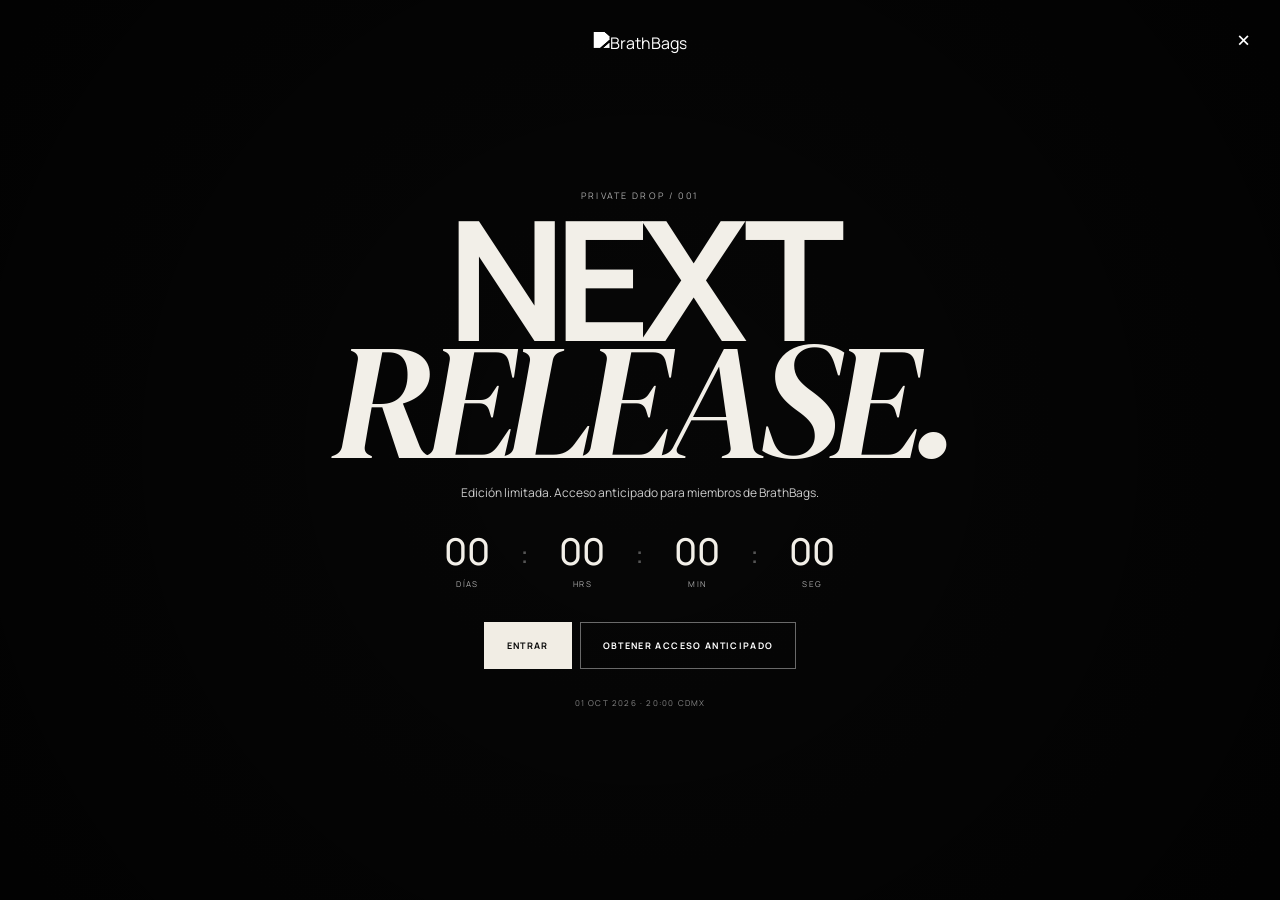
==== index.html @ 61637154 "Add files via upload" ====
<!DOCTYPE html>
<html lang="es">
<head>
<meta charset="utf-8">
<meta name="viewport" content="width=device-width,initial-scale=1">
<title>BrathBags — Private Luxury Drops</title>
<meta name="description" content="BrathBags. Accesorios y ropa premium en drops limitados.">
<link rel="preconnect" href="https://fonts.googleapis.com">
<link rel="preconnect" href="https://fonts.gstatic.com" crossorigin>
<link href="https://fonts.googleapis.com/css2?family=Manrope:wght@400;500;600;700&family=DM+Serif+Display:ital@0;1&display=swap" rel="stylesheet">
<link rel="stylesheet" href="styles.css">
</head>
<body>
<div id="gate" class="gate">
  <div class="gate-media"></div>
  <div class="gate-shade"></div>
  <button class="gate-x" onclick="enterSite()">×</button>
  <div class="gate-logo"><img src="assets/brathbags_logo.png" alt="BrathBags"></div>
  <div class="gate-content">
    <p class="overline">PRIVATE DROP / 001</p>
    <h1>NEXT<br><i>RELEASE.</i></h1>
    <p class="gate-desc">Edición limitada. Acceso anticipado para miembros de BrathBags.</p>
    <div class="countdown" data-countdown>
      <div><b data-days>00</b><span>DÍAS</span></div><em>:</em>
      <div><b data-hours>00</b><span>HRS</span></div><em>:</em>
      <div><b data-minutes>00</b><span>MIN</span></div><em>:</em>
      <div><b data-seconds>00</b><span>SEG</span></div>
    </div>
    <div class="gate-actions">
      <button class="light-btn" onclick="enterSite()">ENTRAR</button>
      <button class="ghost-btn" onclick="enterAndLogin()">OBTENER ACCESO ANTICIPADO</button>
    </div>
    <small>01 OCT 2026 · 20:00 CDMX</small>
  </div>
</div>
<script src="script.js"></script>
</body>
</html>
---- styles.css ----
*{box-sizing:border-box}html{scroll-behavior:smooth}body{margin:0;background:#080808;color:#f2efe8;font-family:Manrope,Arial,sans-serif}button,input,select{font:inherit}button,a{cursor:pointer}a{text-decoration:none;color:inherit}.announce{height:28px;background:#ede9e0;color:#0a0a0a;font-size:9px;letter-spacing:.16em;display:flex;align-items:center;justify-content:center;gap:16px;position:relative;z-index:50}.announce button{border:0;background:none;font-size:9px;text-decoration:underline}header{height:74px;position:absolute;top:28px;left:0;right:0;z-index:40;display:grid;grid-template-columns:1fr auto 1fr;align-items:center;padding:0 4vw;border-bottom:1px solid rgba(255,255,255,.12)}header.solid{position:fixed;top:0;background:#090909}.logo{display:flex;align-items:center;gap:10px;font-size:12px;font-weight:700;letter-spacing:.17em}.logo img{width:31px;height:31px;object-fit:contain;filter:grayscale(1)}nav{display:flex;gap:30px;font-size:10px;letter-spacing:.15em}nav a{opacity:.75}.tools{display:flex;justify-content:flex-end;gap:18px}.tools button,.tools a{border:0;background:none;color:#fff;font-size:9px;letter-spacing:.13em}.menu{display:none}.hero{height:100vh;min-height:760px;position:relative;overflow:hidden}.hero>img{position:absolute;width:100%;height:100%;object-fit:cover;filter:saturate(.65) contrast(1.08)}.hero-overlay{position:absolute;inset:0;background:linear-gradient(90deg,rgba(0,0,0,.76),rgba(0,0,0,.16) 62%,rgba(0,0,0,.38)),linear-gradient(0deg,rgba(0,0,0,.45),transparent 60%)}.hero-copy{position:absolute;left:5vw;bottom:8vh;max-width:780px}.overline{font-size:9px;letter-spacing:.24em;color:#aaa;margin:0 0 18px}.overline.black{color:#686868}.hero h1{font-size:clamp(68px,9vw,138px);line-height:.78;letter-spacing:-.065em;margin:0;font-weight:600}.hero h1 i,.drop-band h2 i,.manifesto h2 i{font-family:"DM Serif Display";font-weight:400}.hero-copy>p:nth-of-type(2){max-width:520px;line-height:1.7;color:#d1ccc4;font-size:13px;margin:28px 0}.light-btn,.dark-btn,.ghost-btn{display:inline-block;border:1px solid transparent;padding:16px 22px;font-size:9px;font-weight:700;letter-spacing:.15em}.light-btn{background:#f1ede4;color:#080808}.dark-btn{background:#0a0a0a;color:#fff}.ghost-btn{background:transparent;color:#fff;border-color:rgba(255,255,255,.4)}.link-btn{font-size:9px;letter-spacing:.15em;margin-left:22px}.hero-side{position:absolute;right:4vw;bottom:7vh;writing-mode:vertical-rl;font-size:8px;letter-spacing:.25em}.drop-band{display:grid;grid-template-columns:1.3fr .7fr;gap:40px;padding:100px 5vw;background:#2a0d12}.drop-band h2{font-size:clamp(58px,8vw,116px);line-height:.82;margin:0;letter-spacing:-.055em}.drop-info{align-self:end}.drop-info>p{color:#cbbcc0;line-height:1.75;font-size:13px;max-width:470px}.countdown{display:flex;align-items:flex-start;gap:17px;margin:30px 0}.countdown div{text-align:center;min-width:72px}.countdown b{display:block;font-size:37px;font-weight:500;line-height:1}.countdown span{font-size:8px;letter-spacing:.18em;color:#aaa}.countdown em{font-style:normal;font-size:30px;color:#555}.countdown.mini div{min-width:55px}.countdown.mini b{font-size:28px}.signature{display:grid;grid-template-columns:1.15fr .85fr;background:#ece8df;color:#111}.signature-photo{min-height:780px;position:relative;background:#111;overflow:hidden}.signature-photo img{width:100%;height:100%;object-fit:cover}.image-tag{position:absolute;left:20px;bottom:20px;background:#111;color:#fff;padding:9px 11px;font-size:8px;letter-spacing:.15em}.signature-copy{padding:9vw 7vw}.signature-copy h2,.shop-head h2,.members h2{font-size:clamp(45px,5.5vw,84px);line-height:.9;letter-spacing:-.05em;margin:0}.product-price{font-weight:700;margin:22px 0 28px}.body-copy{color:#5f5f5f;line-height:1.8;font-size:13px}.stock{font-size:9px;letter-spacing:.13em;margin:28px 0}.stock span{display:inline-block;width:7px;height:7px;background:#7b101c;border-radius:50%;margin-right:8px}.selectors{display:grid;gap:13px;margin:30px 0}.selectors label{display:flex;align-items:center;justify-content:space-between;border-bottom:1px solid #bbb;padding-bottom:10px;font-size:9px;letter-spacing:.12em}.selectors button{border:0;background:#111;color:#fff;padding:9px 12px;font-size:9px}.color-dot span{display:inline-block;width:7px;height:7px;background:#25090e;border-radius:50%;margin-right:6px}.wide{width:100%}.product-link{display:block;text-align:center;font-size:9px;letter-spacing:.15em;margin-top:18px;text-decoration:underline}.shop{padding:110px 4vw;background:#f3f0e9;color:#111}.shop-head{display:flex;align-items:flex-end;justify-content:space-between;gap:30px;margin-bottom:45px}.tabs{display:flex;gap:7px;flex-wrap:wrap}.tabs button{border:1px solid #bbb;background:transparent;padding:9px 11px;font-size:8px;letter-spacing:.11em}.tabs button.active{background:#111;color:#fff}.grid{display:grid;grid-template-columns:repeat(4,1fr);gap:14px}.card{background:#e8e4dc}.card.hidden-card{display:none}.card-img,.visual-placeholder{height:480px;position:relative;overflow:hidden;background:#ddd}.card-img img{width:100%;height:100%;object-fit:cover}.badge{position:absolute;left:12px;top:12px;background:#111;color:#fff;padding:8px 9px;font-size:7px;letter-spacing:.14em}.visual-placeholder{display:flex;align-items:center;justify-content:center}.visual-placeholder>span{font-size:3vw;letter-spacing:.18em;color:rgba(0,0,0,.12)}.jacket{background:linear-gradient(145deg,#bebbb5,#e7e2db)}.cap{background:linear-gradient(145deg,#d9d5cd,#c3bfb8)}.wallet{background:linear-gradient(145deg,#c9c4bb,#eeeae4)}.sold .visual-placeholder b{position:absolute;background:#111;color:#fff;padding:10px;letter-spacing:.16em;font-size:8px}.card-meta{display:flex;justify-content:space-between;gap:10px;padding:16px}.card-meta h3{font-size:11px;margin:0 0 5px}.card-meta p{font-size:9px;color:#777;margin:0}.card-meta b{font-size:10px}.card>button{width:100%;padding:13px 16px;border:0;border-top:1px solid #d0ccc4;text-align:left;background:transparent;font-size:8px;letter-spacing:.13em}.card>button:disabled{color:#999}.campaign{display:grid;grid-template-columns:.8fr 1.2fr;grid-template-rows:auto auto;background:#090909;padding:110px 4vw;gap:25px}.campaign-title{grid-column:1;grid-row:1}.campaign-title h2,.details-copy h2,.manifesto h2{font-size:clamp(58px,8vw,112px);line-height:.84;letter-spacing:-.06em;margin:0}.campaign figure{margin:0}.campaign img{width:100%;display:block}.campaign figcaption{font-size:8px;letter-spacing:.16em;color:#888;margin-top:9px}.campaign-a{grid-column:2;grid-row:1 / span 2}.campaign-b{grid-column:1;grid-row:2;align-self:end}.details{display:grid;grid-template-columns:1.25fr .75fr;background:#101010}.details-img img{display:block;width:100%;height:100%;object-fit:cover}.details-copy{padding:8vw 5vw}.details-copy>p:nth-of-type(2){color:#aaa;line-height:1.8;font-size:13px}.spec{display:flex;gap:20px;border-top:1px solid #2c2c2c;padding:18px 0}.spec span{color:#666;font-size:9px}.spec b{font-size:10px;letter-spacing:.12em}.manifesto{display:grid;grid-template-columns:.6fr 1.4fr;gap:40px;padding:120px 5vw;background:#260b10}.mark{font-size:18vw;font-weight:700;line-height:.7;color:rgba(255,255,255,.045)}.manifesto>div:last-child>p:last-child{max-width:700px;line-height:1.8;color:#c8b8bb}.members{display:grid;grid-template-columns:1fr 1fr;gap:60px;padding:100px 5vw;background:#eeeae2;color:#111}.members>div>p:last-child{color:#666;line-height:1.7;max-width:560px}.members form{align-self:end;border-bottom:1px solid #111}.members input{width:70%;border:0;background:transparent;padding:18px 0;outline:none}.members form button{float:right;border:0;background:none;padding:18px 0;font-size:9px;font-weight:700;letter-spacing:.13em}.members form span{display:block;clear:both;font-size:9px;padding-bottom:10px;color:#5b0e15}footer{padding:65px 5vw 25px;background:#060606}.footer-logo{display:flex;align-items:center;gap:18px;font-size:36px;letter-spacing:.12em;border-bottom:1px solid #222;padding-bottom:30px}.footer-logo img{width:54px;filter:grayscale(1)}.footer-cols{display:grid;grid-template-columns:repeat(4,1fr);padding:40px 0}.footer-cols div{display:flex;flex-direction:column;gap:10px}.footer-cols span{font-size:8px;letter-spacing:.16em;color:#666;margin-bottom:7px}.footer-cols a{font-size:10px;color:#aaa}.copyright{border-top:1px solid #222;padding-top:22px;color:#555;font-size:8px;letter-spacing:.14em}.gate{position:fixed;inset:0;z-index:100;background:#080808;display:flex;align-items:center;justify-content:center;overflow:hidden;transition:opacity .6s,visibility .6s}.gate.hide{opacity:0;visibility:hidden}.gate-media{position:absolute;inset:0;background:url('assets/brathbags_jet.png') center/cover;filter:grayscale(.4) contrast(1.1)}.gate-shade{position:absolute;inset:0;background:radial-gradient(circle,rgba(0,0,0,.18),rgba(0,0,0,.78))}.gate-logo{position:absolute;top:32px;left:50%;transform:translateX(-50%)}.gate-logo img{width:62px;filter:grayscale(1) brightness(1.8)}.gate-content{position:relative;text-align:center;max-width:740px;padding:20px}.gate-content h1{font-size:clamp(80px,13vw,190px);line-height:.7;letter-spacing:-.07em;margin:18px 0}.gate-content h1 i{font-family:"DM Serif Display";font-weight:400}.gate-desc{font-size:12px;color:#ccc;max-width:480px;margin:25px auto;line-height:1.7}.gate .countdown{justify-content:center}.gate-actions{display:flex;gap:8px;justify-content:center;margin:20px 0}.gate-content small{font-size:8px;letter-spacing:.15em;color:#888}.gate-x,.modal-x{position:absolute;right:24px;top:20px;border:0;background:none;color:#fff;font-size:27px;z-index:2}.drawer{position:fixed;top:0;right:-470px;width:min(470px,100%);height:100vh;background:#f1ede5;color:#111;z-index:80;transition:right .35s;display:flex;flex-direction:column}.drawer.open{right:0}.drawer-head{height:76px;padding:0 22px;display:flex;align-items:center;justify-content:space-between;border-bottom:1px solid #d0cbc2;font-size:11px;letter-spacing:.13em}.drawer-head button{border:0;background:none;font-size:26px}.drawer-body{padding:20px;flex:1;overflow:auto}.cart-item{display:grid;grid-template-columns:1fr auto;gap:10px;padding:15px 0;border-bottom:1px solid #d2cec6}.cart-item b{font-size:11px}.cart-item p{font-size:9px;color:#777;margin:5px 0}.cart-item button{border:0;background:none}.drawer-foot{padding:22px;border-top:1px solid #d0cbc2}.drawer-foot>div{display:flex;justify-content:space-between;font-size:10px;margin-bottom:18px}.drawer-foot small{display:block;text-align:center;color:#777;font-size:8px;margin-top:10px}.empty{font-size:10px;color:#777;letter-spacing:.1em}.backdrop{display:none;position:fixed;inset:0;background:rgba(0,0,0,.65);z-index:70}.backdrop.show{display:block}.modal{display:none;position:fixed;inset:0;z-index:90;align-items:center;justify-content:center;padding:20px}.modal.open{display:flex}.modal-card{position:relative;width:min(470px,100%);background:#eeeae2;color:#111;padding:42px}.modal-card>img{width:55px}.modal-card h2{font-size:38px;margin:10px 0 20px}.modal-x{color:#111}.modal-x.white{color:#fff}.auth-tabs{display:flex;border-bottom:1px solid #bbb;margin-bottom:22px}.auth-tabs button{flex:1;border:0;background:none;padding:12px;font-size:8px;letter-spacing:.12em}.auth-tabs button.active{border-bottom:2px solid #111}.modal-card label{font-size:8px;letter-spacing:.12em;display:block;margin:14px 0 7px}.modal-card input{width:100%;padding:14px;border:1px solid #c1bdb5;background:transparent}.modal-card form button{margin-top:20px}.modal-card>small{display:block;color:#777;font-size:8px;line-height:1.5;margin-top:14px}.hidden{display:none}.search-layer{display:none;position:fixed;inset:0;background:#090909;z-index:90;padding:10vh 8vw}.search-layer.open{display:block}.search-layer>input{width:100%;background:none;border:0;border-bottom:1px solid #333;color:#fff;font-size:clamp(35px,6vw,85px);padding:16px 0;outline:none;text-transform:uppercase}.search-result{padding:20px 0;border-bottom:1px solid #222;display:flex;justify-content:space-between}.search-result span{color:#777}.sizes{display:flex;gap:8px}.sizes button{min-width:55px;padding:14px;border:1px solid #aaa;background:transparent}.sizes button:hover,.sizes button.active{background:#111;color:#fff}.checkout{display:none;position:fixed;inset:0;z-index:95;background:#ede9e1;color:#111;overflow:auto}.checkout.open{display:block}.checkout-panel{max-width:1100px;margin:auto;padding:55px 5vw;position:relative}.checkout-brand{display:flex;gap:12px;align-items:center;border-bottom:1px solid #bbb;padding-bottom:20px}.checkout-brand img{width:45px}.checkout-grid{display:grid;grid-template-columns:1.2fr .8fr;gap:70px;margin-top:40px}.checkout h2{font-size:13px;letter-spacing:.12em;margin:24px 0 12px}.checkout input,.checkout select{width:100%;padding:14px;border:1px solid #bbb;background:transparent;margin-bottom:9px}.split{display:grid;grid-template-columns:1fr 1fr;gap:8px}.payment-placeholder{padding:24px;border:1px solid #bbb;color:#777;font-size:11px;margin-bottom:15px}.order-summary{background:#e3dfd7;padding:25px}.order-line{display:flex;justify-content:space-between;padding:12px 0;border-bottom:1px solid #c4c0b8;font-size:10px}.summary-total{display:flex;justify-content:space-between;padding-top:20px}.toast{position:fixed;bottom:25px;left:50%;transform:translate(-50%,120px);background:#fff;color:#111;padding:13px 18px;z-index:110;font-size:9px;letter-spacing:.15em;transition:.3s}.toast.show{transform:translate(-50%,0)}.mobile-menu{display:none}.pdp{padding-top:74px;display:grid;grid-template-columns:1.15fr .85fr;background:#efebe3;color:#111}.pdp-gallery{background:#111}.pdp-gallery img{display:block;width:100%;min-height:60vh;object-fit:cover}.pdp-info{padding:8vw 6vw;position:sticky;top:74px;height:max-content}.pdp-info h1{font-size:clamp(48px,6vw,84px);line-height:.9;margin:0;letter-spacing:-.05em}.pdp-label{display:block;font-size:8px;letter-spacing:.15em;margin:30px 0 10px}.pdp-accordion{margin-top:30px}.pdp-accordion details{border-top:1px solid #bbb;padding:16px 0}.pdp-accordion summary{font-size:9px;letter-spacing:.13em;cursor:pointer}.pdp-accordion p{color:#666;line-height:1.7;font-size:11px}.pdp-editorial{position:relative;height:80vh;overflow:hidden}.pdp-editorial img{width:100%;height:100%;object-fit:cover}.pdp-editorial:after{content:"";position:absolute;inset:0;background:rgba(0,0,0,.4)}.pdp-editorial div{position:absolute;z-index:1;bottom:7vh;left:5vw}.pdp-editorial h2{font-size:8vw;line-height:.8;margin:0}@media(max-width:900px){header{grid-template-columns:1fr 1fr;padding:0 5vw}.logo span{display:none}nav{display:none}.menu{display:block!important}.tools button{font-size:8px}.tools button:nth-child(1){display:none}.mobile-menu.open{display:flex;position:fixed;top:102px;left:0;right:0;z-index:45;background:#080808;flex-direction:column;padding:28px 6vw;gap:24px;font-size:23px}.hero{min-height:720px}.hero-copy{left:6vw;bottom:7vh}.hero h1{font-size:18vw}.hero-side{display:none}.drop-band,.signature,.members,.details,.manifesto{grid-template-columns:1fr}.drop-band{padding:80px 6vw}.drop-info{margin-top:20px}.signature-photo{min-height:580px}.signature-copy{padding:70px 7vw}.grid{grid-template-columns:repeat(2,1fr)}.card-img,.visual-placeholder{height:55vw}.shop-head{display:block}.tabs{margin-top:22px}.campaign{grid-template-columns:1fr;padding:80px 6vw}.campaign-title,.campaign-a,.campaign-b{grid-column:1;grid-row:auto}.details-copy{padding:70px 6vw}.mark{font-size:35vw}.members{padding:80px 6vw}.footer-cols{grid-template-columns:1fr 1fr;gap:28px}.checkout-grid{grid-template-columns:1fr}.pdp{grid-template-columns:1fr}.pdp-info{position:static;padding:70px 6vw}.gate-content h1{font-size:25vw}.gate-actions{flex-direction:column}.gate-actions button{width:100%}}@media(max-width:560px){.grid{grid-template-columns:1fr}.card-img,.visual-placeholder{height:120vw}.countdown{gap:7px}.countdown div{min-width:52px}.countdown b{font-size:28px}.countdown em{font-size:24px}.footer-cols{grid-template-columns:1fr 1fr}.footer-logo b{font-size:20px}.members form{display:flex;flex-direction:column}.members input{width:100%}.members form button{text-align:left}.checkout-panel{padding-top:65px}.split{grid-template-columns:1fr}.hero-copy .link-btn{display:block;margin:20px 0 0}.signature-photo{min-height:480px}}
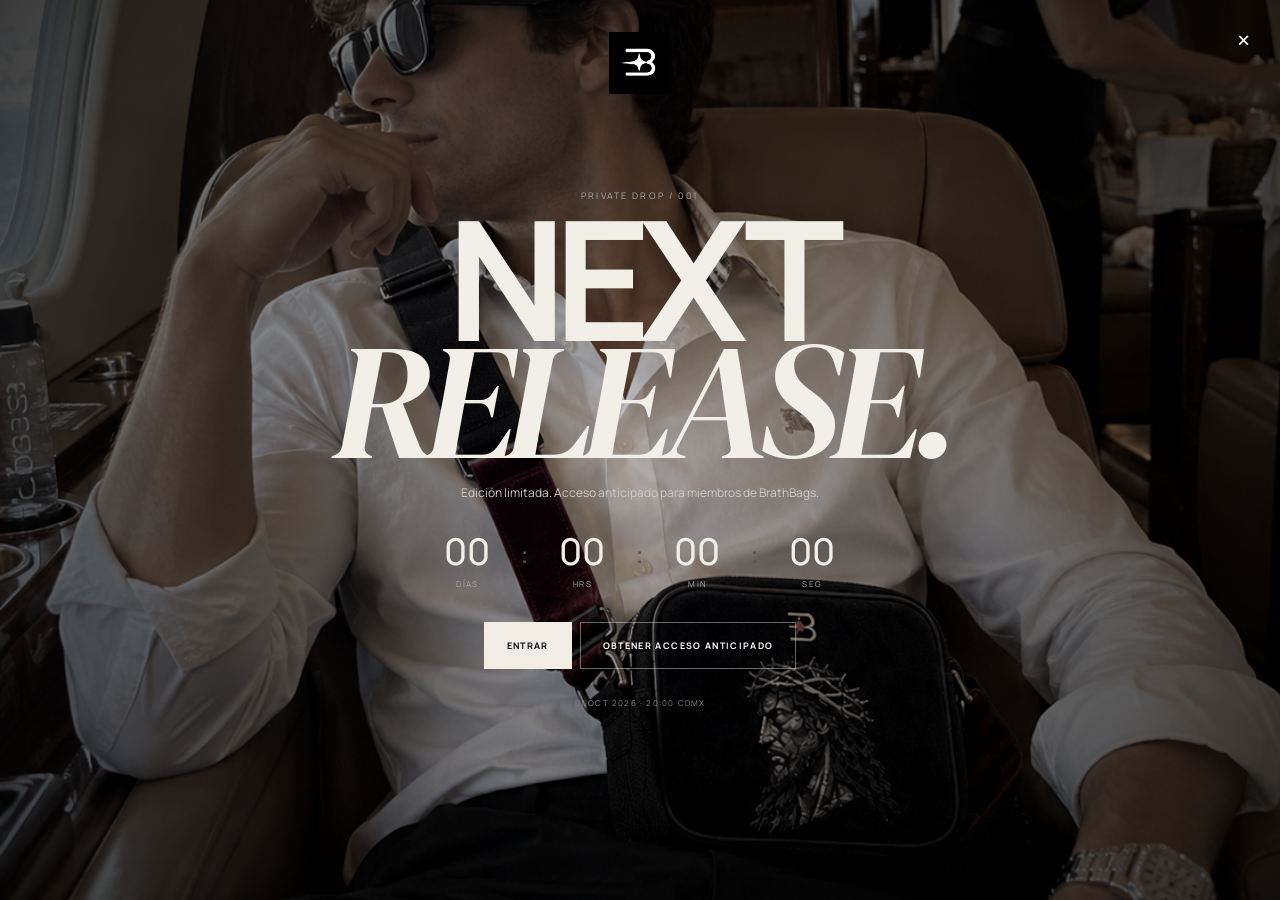
==== commit 429f79cc: "Add files via upload" ====
--- a/index.html
+++ b/index.html
@@ -15,7 +15,7 @@
   <div class="gate-media"></div>
   <div class="gate-shade"></div>
   <button class="gate-x" onclick="enterSite()">×</button>
-  <div class="gate-logo"><img src="assets/brathbags_logo.png" alt="BrathBags"></div>
+  <div class="gate-logo"><img src="[data-uri]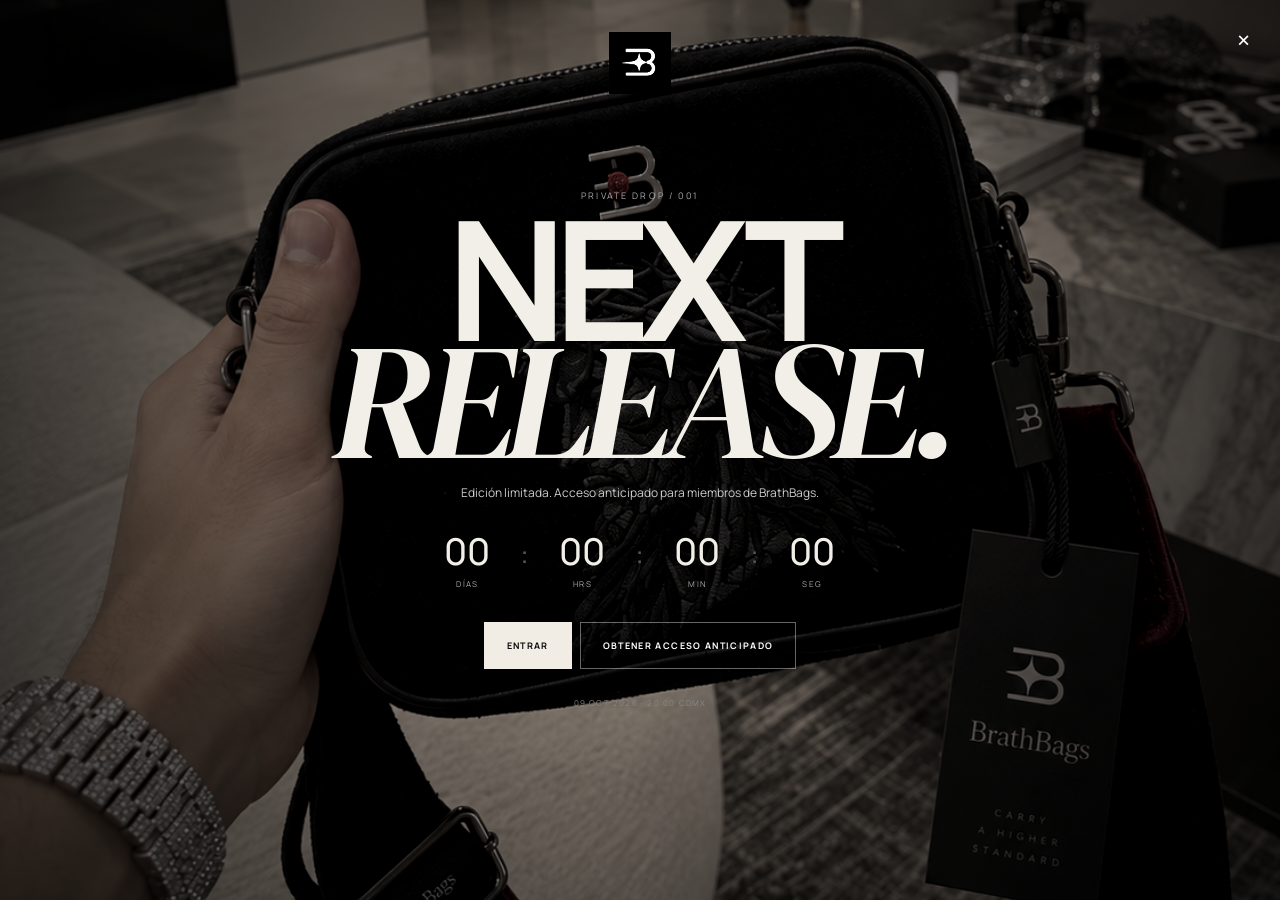
==== commit a8c1bf92: "Add files via upload" ====
--- a/index.html
+++ b/index.html
@@ -30,7 +30,7 @@
       <button class="light-btn" onclick="enterSite()">ENTRAR</button>
       <button class="ghost-btn" onclick="enterAndLogin()">OBTENER ACCESO ANTICIPADO</button>
     </div>
-    <small>01 OCT 2026 · 20:00 CDMX</small>
+    <small>09 OCT 2026 · 20:00 CDMX</small>
   </div>
 </div>
 <script src="script.js"></script>
--- a/styles.css
+++ b/styles.css
@@ -1 +1 @@
-*{box-sizing:border-box}html{scroll-behavior:smooth}body{margin:0;background:#080808;color:#f2efe8;font-family:Manrope,Arial,sans-serif}button,input,select{font:inherit}button,a{cursor:pointer}a{text-decoration:none;color:inherit}.announce{height:28px;background:#ede9e0;color:#0a0a0a;font-size:9px;letter-spacing:.16em;display:flex;align-items:center;justify-content:center;gap:16px;position:relative;z-index:50}.announce button{border:0;background:none;font-size:9px;text-decoration:underline}header{height:74px;position:absolute;top:28px;left:0;right:0;z-index:40;display:grid;grid-template-columns:1fr auto 1fr;align-items:center;padding:0 4vw;border-bottom:1px solid rgba(255,255,255,.12)}header.solid{position:fixed;top:0;background:#090909}.logo{display:flex;align-items:center;gap:10px;font-size:12px;font-weight:700;letter-spacing:.17em}.logo img{width:31px;height:31px;object-fit:contain;filter:grayscale(1)}nav{display:flex;gap:30px;font-size:10px;letter-spacing:.15em}nav a{opacity:.75}.tools{display:flex;justify-content:flex-end;gap:18px}.tools button,.tools a{border:0;background:none;color:#fff;font-size:9px;letter-spacing:.13em}.menu{display:none}.hero{height:100vh;min-height:760px;position:relative;overflow:hidden}.hero>img{position:absolute;width:100%;height:100%;object-fit:cover;filter:saturate(.65) contrast(1.08)}.hero-overlay{position:absolute;inset:0;background:linear-gradient(90deg,rgba(0,0,0,.76),rgba(0,0,0,.16) 62%,rgba(0,0,0,.38)),linear-gradient(0deg,rgba(0,0,0,.45),transparent 60%)}.hero-copy{position:absolute;left:5vw;bottom:8vh;max-width:780px}.overline{font-size:9px;letter-spacing:.24em;color:#aaa;margin:0 0 18px}.overline.black{color:#686868}.hero h1{font-size:clamp(68px,9vw,138px);line-height:.78;letter-spacing:-.065em;margin:0;font-weight:600}.hero h1 i,.drop-band h2 i,.manifesto h2 i{font-family:"DM Serif Display";font-weight:400}.hero-copy>p:nth-of-type(2){max-width:520px;line-height:1.7;color:#d1ccc4;font-size:13px;margin:28px 0}.light-btn,.dark-btn,.ghost-btn{display:inline-block;border:1px solid transparent;padding:16px 22px;font-size:9px;font-weight:700;letter-spacing:.15em}.light-btn{background:#f1ede4;color:#080808}.dark-btn{background:#0a0a0a;color:#fff}.ghost-btn{background:transparent;color:#fff;border-color:rgba(255,255,255,.4)}.link-btn{font-size:9px;letter-spacing:.15em;margin-left:22px}.hero-side{position:absolute;right:4vw;bottom:7vh;writing-mode:vertical-rl;font-size:8px;letter-spacing:.25em}.drop-band{display:grid;grid-template-columns:1.3fr .7fr;gap:40px;padding:100px 5vw;background:#2a0d12}.drop-band h2{font-size:clamp(58px,8vw,116px);line-height:.82;margin:0;letter-spacing:-.055em}.drop-info{align-self:end}.drop-info>p{color:#cbbcc0;line-height:1.75;font-size:13px;max-width:470px}.countdown{display:flex;align-items:flex-start;gap:17px;margin:30px 0}.countdown div{text-align:center;min-width:72px}.countdown b{display:block;font-size:37px;font-weight:500;line-height:1}.countdown span{font-size:8px;letter-spacing:.18em;color:#aaa}.countdown em{font-style:normal;font-size:30px;color:#555}.countdown.mini div{min-width:55px}.countdown.mini b{font-size:28px}.signature{display:grid;grid-template-columns:1.15fr .85fr;background:#ece8df;color:#111}.signature-photo{min-height:780px;position:relative;background:#111;overflow:hidden}.signature-photo img{width:100%;height:100%;object-fit:cover}.image-tag{position:absolute;left:20px;bottom:20px;background:#111;color:#fff;padding:9px 11px;font-size:8px;letter-spacing:.15em}.signature-copy{padding:9vw 7vw}.signature-copy h2,.shop-head h2,.members h2{font-size:clamp(45px,5.5vw,84px);line-height:.9;letter-spacing:-.05em;margin:0}.product-price{font-weight:700;margin:22px 0 28px}.body-copy{color:#5f5f5f;line-height:1.8;font-size:13px}.stock{font-size:9px;letter-spacing:.13em;margin:28px 0}.stock span{display:inline-block;width:7px;height:7px;background:#7b101c;border-radius:50%;margin-right:8px}.selectors{display:grid;gap:13px;margin:30px 0}.selectors label{display:flex;align-items:center;justify-content:space-between;border-bottom:1px solid #bbb;padding-bottom:10px;font-size:9px;letter-spacing:.12em}.selectors button{border:0;background:#111;color:#fff;padding:9px 12px;font-size:9px}.color-dot span{display:inline-block;width:7px;height:7px;background:#25090e;border-radius:50%;margin-right:6px}.wide{width:100%}.product-link{display:block;text-align:center;font-size:9px;letter-spacing:.15em;margin-top:18px;text-decoration:underline}.shop{padding:110px 4vw;background:#f3f0e9;color:#111}.shop-head{display:flex;align-items:flex-end;justify-content:space-between;gap:30px;margin-bottom:45px}.tabs{display:flex;gap:7px;flex-wrap:wrap}.tabs button{border:1px solid #bbb;background:transparent;padding:9px 11px;font-size:8px;letter-spacing:.11em}.tabs button.active{background:#111;color:#fff}.grid{display:grid;grid-template-columns:repeat(4,1fr);gap:14px}.card{background:#e8e4dc}.card.hidden-card{display:none}.card-img,.visual-placeholder{height:480px;position:relative;overflow:hidden;background:#ddd}.card-img img{width:100%;height:100%;object-fit:cover}.badge{position:absolute;left:12px;top:12px;background:#111;color:#fff;padding:8px 9px;font-size:7px;letter-spacing:.14em}.visual-placeholder{display:flex;align-items:center;justify-content:center}.visual-placeholder>span{font-size:3vw;letter-spacing:.18em;color:rgba(0,0,0,.12)}.jacket{background:linear-gradient(145deg,#bebbb5,#e7e2db)}.cap{background:linear-gradient(145deg,#d9d5cd,#c3bfb8)}.wallet{background:linear-gradient(145deg,#c9c4bb,#eeeae4)}.sold .visual-placeholder b{position:absolute;background:#111;color:#fff;padding:10px;letter-spacing:.16em;font-size:8px}.card-meta{display:flex;justify-content:space-between;gap:10px;padding:16px}.card-meta h3{font-size:11px;margin:0 0 5px}.card-meta p{font-size:9px;color:#777;margin:0}.card-meta b{font-size:10px}.card>button{width:100%;padding:13px 16px;border:0;border-top:1px solid #d0ccc4;text-align:left;background:transparent;font-size:8px;letter-spacing:.13em}.card>button:disabled{color:#999}.campaign{display:grid;grid-template-columns:.8fr 1.2fr;grid-template-rows:auto auto;background:#090909;padding:110px 4vw;gap:25px}.campaign-title{grid-column:1;grid-row:1}.campaign-title h2,.details-copy h2,.manifesto h2{font-size:clamp(58px,8vw,112px);line-height:.84;letter-spacing:-.06em;margin:0}.campaign figure{margin:0}.campaign img{width:100%;display:block}.campaign figcaption{font-size:8px;letter-spacing:.16em;color:#888;margin-top:9px}.campaign-a{grid-column:2;grid-row:1 / span 2}.campaign-b{grid-column:1;grid-row:2;align-self:end}.details{display:grid;grid-template-columns:1.25fr .75fr;background:#101010}.details-img img{display:block;width:100%;height:100%;object-fit:cover}.details-copy{padding:8vw 5vw}.details-copy>p:nth-of-type(2){color:#aaa;line-height:1.8;font-size:13px}.spec{display:flex;gap:20px;border-top:1px solid #2c2c2c;padding:18px 0}.spec span{color:#666;font-size:9px}.spec b{font-size:10px;letter-spacing:.12em}.manifesto{display:grid;grid-template-columns:.6fr 1.4fr;gap:40px;padding:120px 5vw;background:#260b10}.mark{font-size:18vw;font-weight:700;line-height:.7;color:rgba(255,255,255,.045)}.manifesto>div:last-child>p:last-child{max-width:700px;line-height:1.8;color:#c8b8bb}.members{display:grid;grid-template-columns:1fr 1fr;gap:60px;padding:100px 5vw;background:#eeeae2;color:#111}.members>div>p:last-child{color:#666;line-height:1.7;max-width:560px}.members form{align-self:end;border-bottom:1px solid #111}.members input{width:70%;border:0;background:transparent;padding:18px 0;outline:none}.members form button{float:right;border:0;background:none;padding:18px 0;font-size:9px;font-weight:700;letter-spacing:.13em}.members form span{display:block;clear:both;font-size:9px;padding-bottom:10px;color:#5b0e15}footer{padding:65px 5vw 25px;background:#060606}.footer-logo{display:flex;align-items:center;gap:18px;font-size:36px;letter-spacing:.12em;border-bottom:1px solid #222;padding-bottom:30px}.footer-logo img{width:54px;filter:grayscale(1)}.footer-cols{display:grid;grid-template-columns:repeat(4,1fr);padding:40px 0}.footer-cols div{display:flex;flex-direction:column;gap:10px}.footer-cols span{font-size:8px;letter-spacing:.16em;color:#666;margin-bottom:7px}.footer-cols a{font-size:10px;color:#aaa}.copyright{border-top:1px solid #222;padding-top:22px;color:#555;font-size:8px;letter-spacing:.14em}.gate{position:fixed;inset:0;z-index:100;background:#080808;display:flex;align-items:center;justify-content:center;overflow:hidden;transition:opacity .6s,visibility .6s}.gate.hide{opacity:0;visibility:hidden}.gate-media{position:absolute;inset:0;background:url('[data-uri]